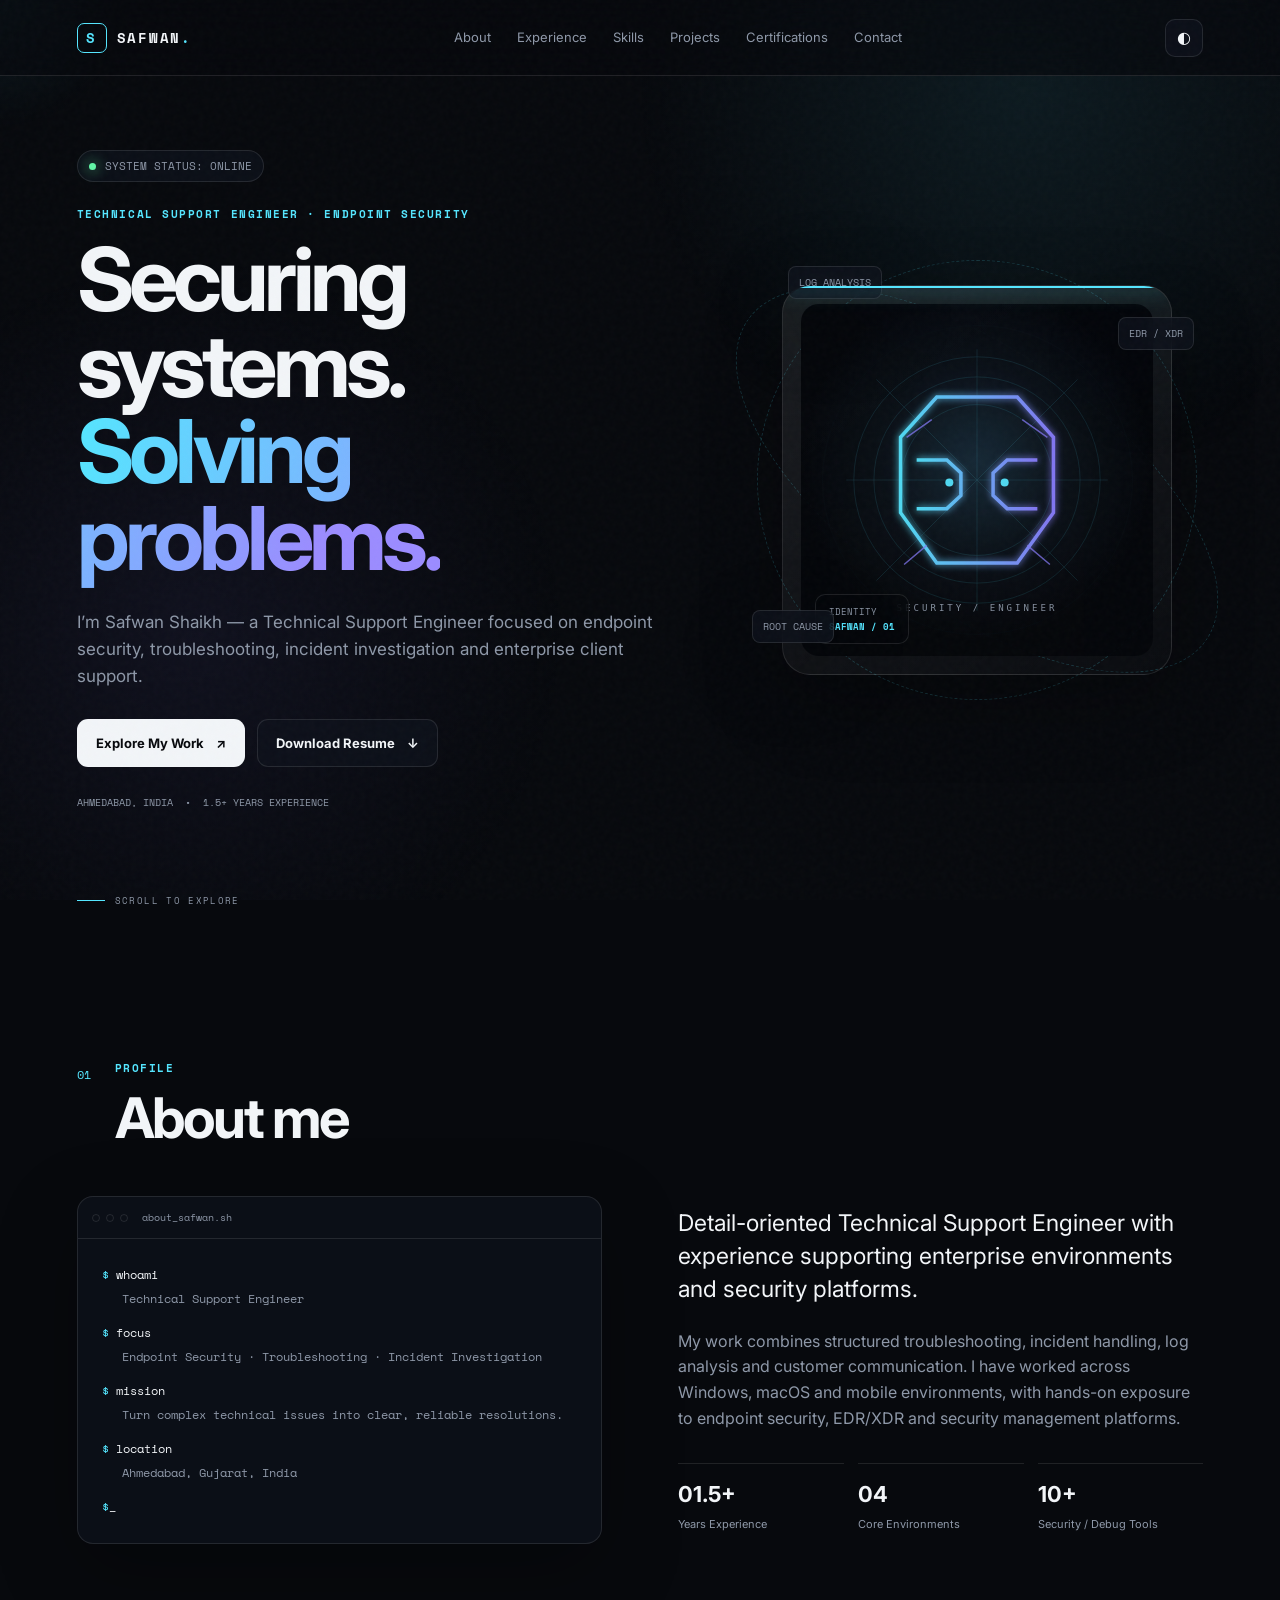
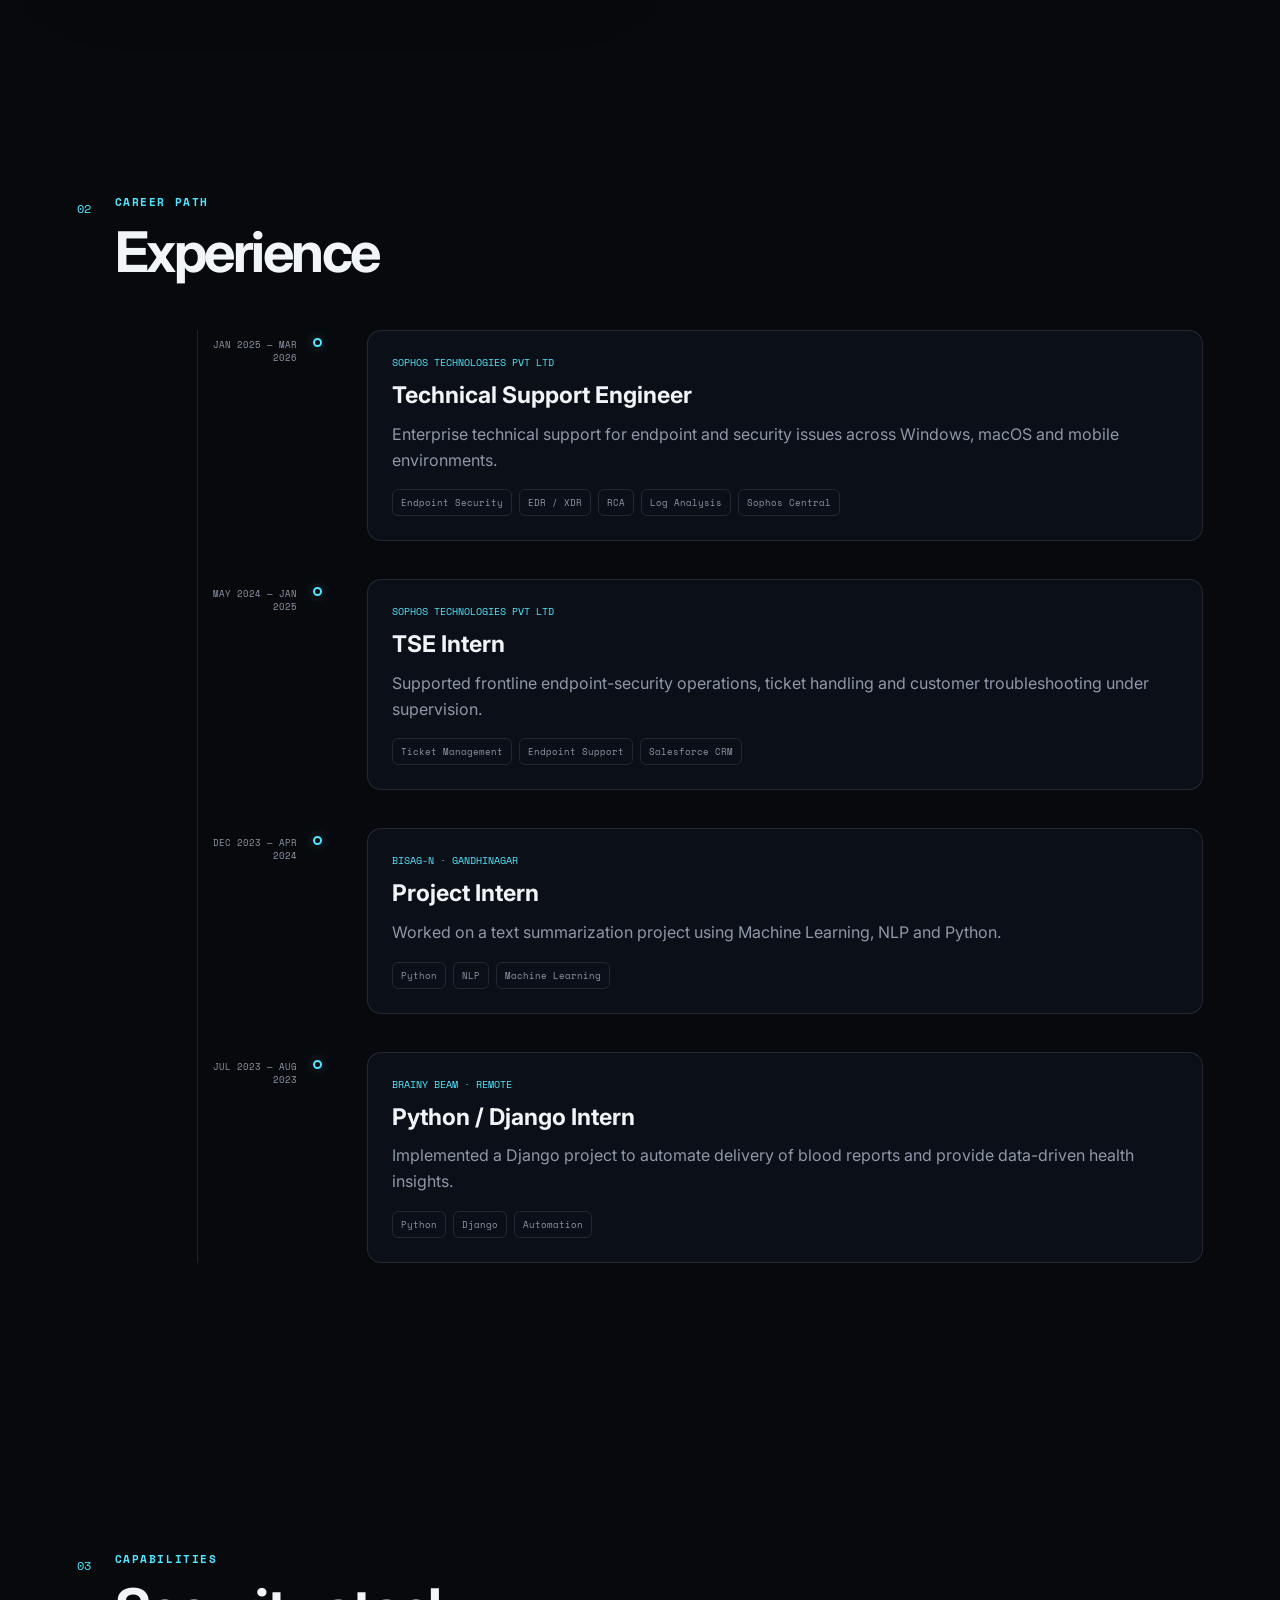
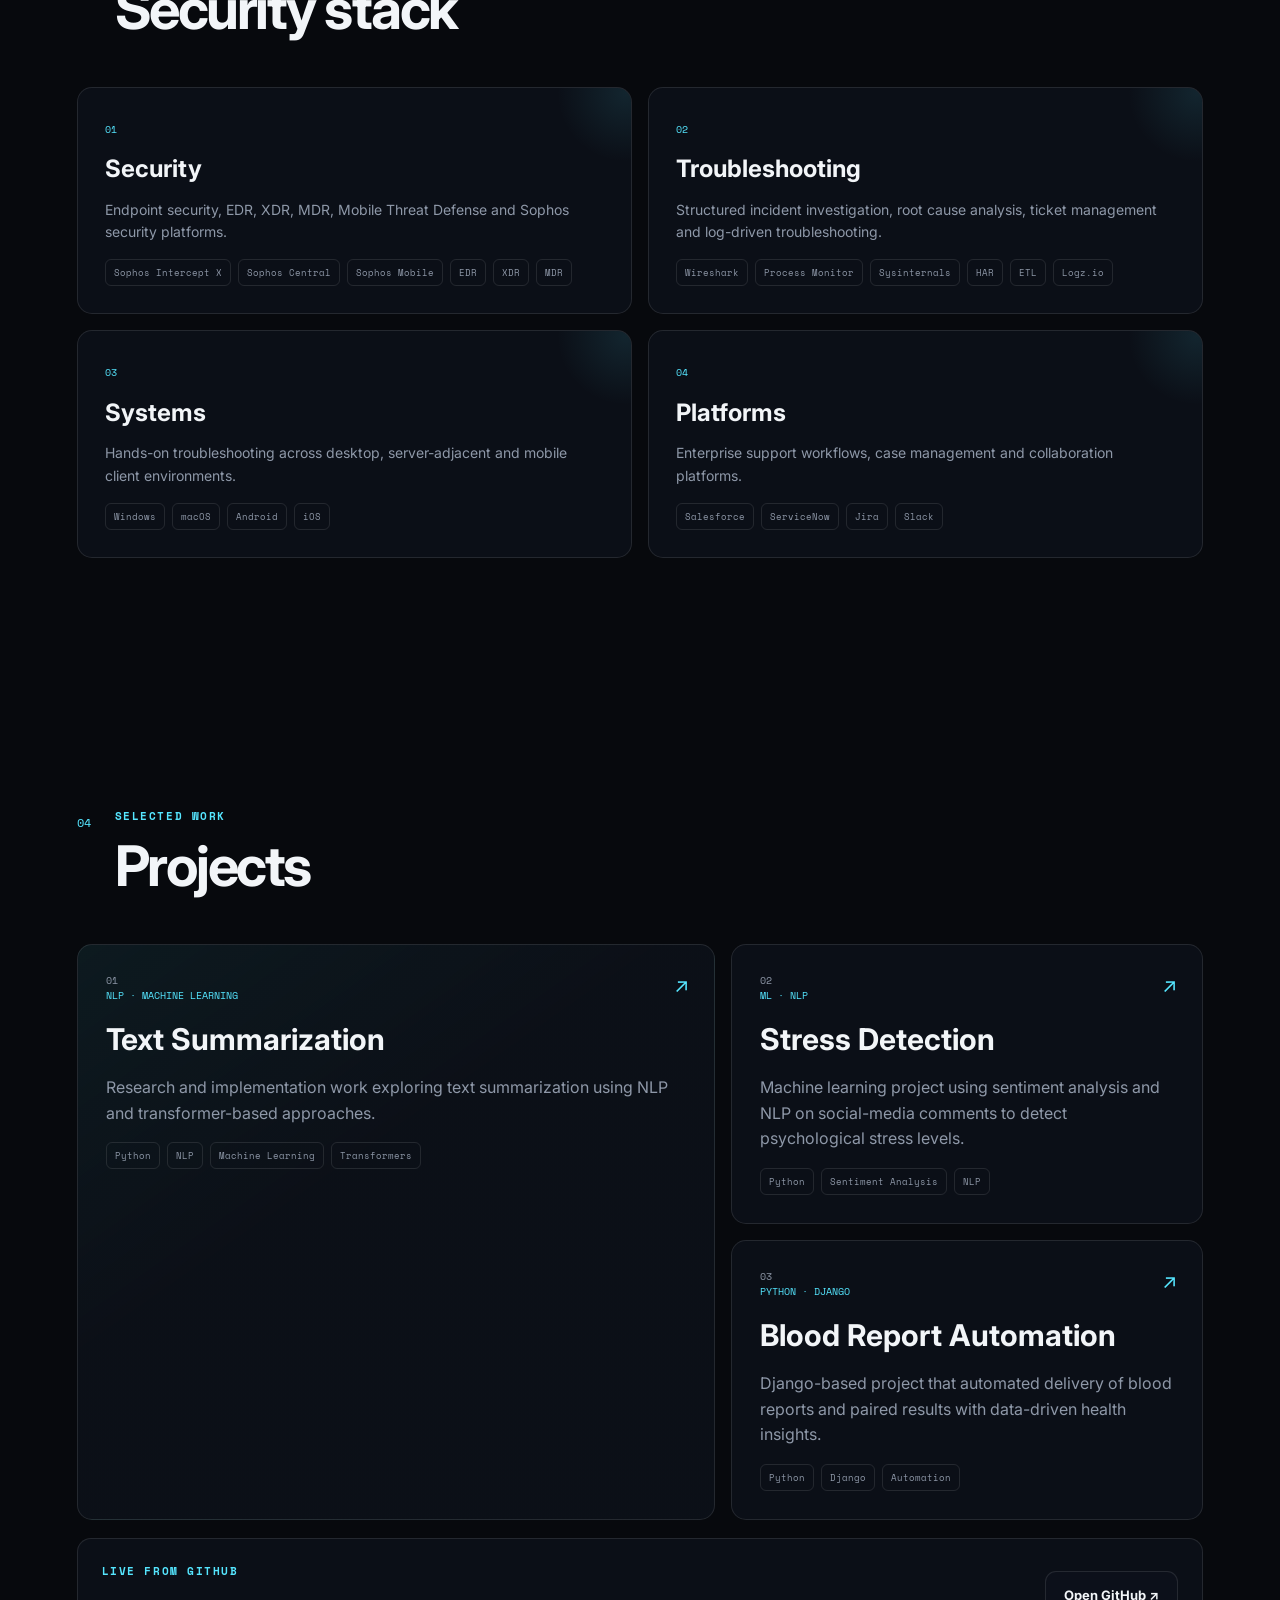
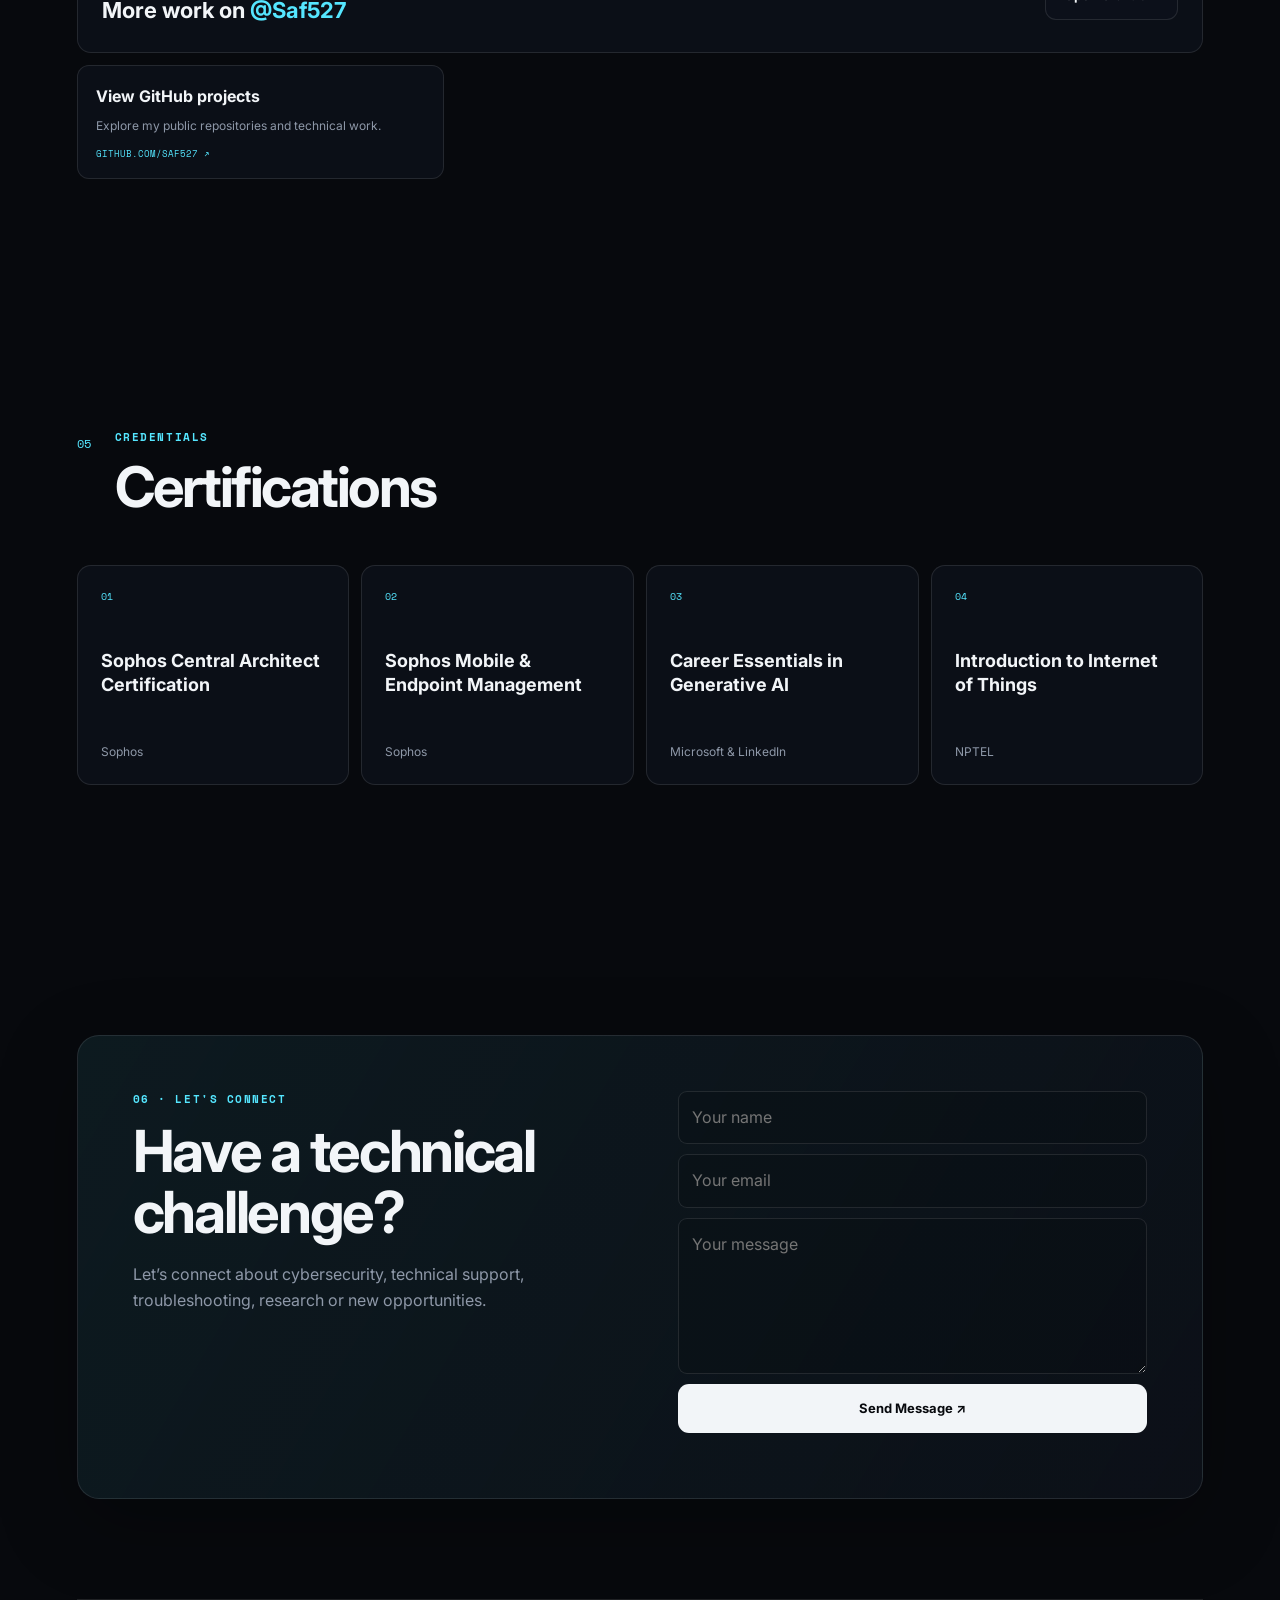
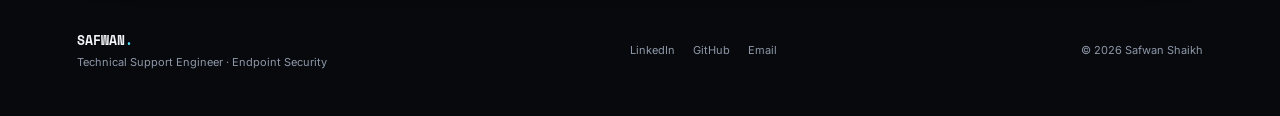
==== index.html @ 2651977d "Initial portfolio" ====
<!DOCTYPE html>
<html lang="en">
<head>
  <meta charset="UTF-8">
  <meta name="viewport" content="width=device-width, initial-scale=1.0">
  <meta name="description" content="Safwan Shaikh — Technical Support Engineer specializing in endpoint security, troubleshooting, EDR/XDR and incident investigation.">
  <meta name="keywords" content="Safwan Shaikh, Technical Support Engineer, Endpoint Security, Cybersecurity, Sophos, EDR, XDR, Troubleshooting">
  <meta name="author" content="Safwan Shaikh">
  <meta property="og:title" content="Safwan Shaikh | Endpoint Security Engineer">
  <meta property="og:description" content="Technical Support Engineer focused on endpoint security, troubleshooting and incident investigation.">
  <meta property="og:type" content="website">
  <title>Safwan Shaikh | Endpoint Security Engineer</title>
  <link rel="icon" href="assets/avatar.svg" type="image/svg+xml">
  <link rel="preconnect" href="https://fonts.googleapis.com">
  <link rel="preconnect" href="https://fonts.gstatic.com" crossorigin>
  <link href="https://fonts.googleapis.com/css2?family=Inter:wght@400;500;600;700;800&family=Space+Mono:wght@400;700&display=swap" rel="stylesheet">
  <link rel="stylesheet" href="css/style.css">
</head>
<body>
  <div class="cursor-glow" aria-hidden="true"></div>
  <div class="noise" aria-hidden="true"></div>

  <header class="site-header" id="top">
    <a class="brand" href="#home" aria-label="Safwan Shaikh home">
      <span class="brand-mark">S</span>
      <span>SAFWAN<span class="accent">.</span></span>
    </a>

    <nav class="nav" id="nav">
      <a href="#about">About</a>
      <a href="#experience">Experience</a>
      <a href="#skills">Skills</a>
      <a href="#projects">Projects</a>
      <a href="#certifications">Certifications</a>
      <a href="#contact">Contact</a>
    </nav>

    <div class="header-actions">
      <button class="icon-btn" id="themeToggle" aria-label="Toggle light and dark mode" title="Toggle theme">◐</button>
      <button class="menu-btn" id="menuToggle" aria-label="Open navigation" aria-expanded="false">☰</button>
    </div>
  </header>

  <main>
    <section class="hero section" id="home">
      <div class="hero-grid">
        <div class="hero-copy reveal">
          <div class="status-pill"><span class="status-dot"></span> SYSTEM STATUS: ONLINE</div>
          <p class="eyebrow">TECHNICAL SUPPORT ENGINEER · ENDPOINT SECURITY</p>
          <h1>Securing systems.<br><span class="gradient-text">Solving problems.</span></h1>
          <p class="hero-text">
            I’m Safwan Shaikh — a Technical Support Engineer focused on endpoint security,
            troubleshooting, incident investigation and enterprise client support.
          </p>

          <div class="hero-actions">
            <a class="btn btn-primary" href="#projects">Explore My Work <span>↗</span></a>
            <a class="btn btn-secondary" href="assets/Safwan-Shaikh-Resume.pdf" download>Download Resume <span>↓</span></a>
          </div>

          <div class="hero-meta">
            <span>AHMEDABAD, INDIA</span>
            <span>•</span>
            <span>1.5+ YEARS EXPERIENCE</span>
          </div>
        </div>

        <div class="hero-visual reveal">
          <div class="orbit orbit-one"></div>
          <div class="orbit orbit-two"></div>
          <div class="avatar-card">
            <div class="scan-line"></div>
            <img src="assets/avatar.svg" alt="Abstract futuristic cybersecurity avatar">
            <div class="avatar-label">
              <span>IDENTITY</span>
              <strong>SAFWAN / 01</strong>
            </div>
          </div>
          <div class="floating-chip chip-one">EDR / XDR</div>
          <div class="floating-chip chip-two">ROOT CAUSE</div>
          <div class="floating-chip chip-three">LOG ANALYSIS</div>
        </div>
      </div>

      <a class="scroll-cue" href="#about"><span></span> SCROLL TO EXPLORE</a>
    </section>

    <section class="section" id="about">
      <div class="section-heading reveal">
        <span class="section-number">01</span>
        <div><p class="eyebrow">PROFILE</p><h2>About me</h2></div>
      </div>

      <div class="about-grid">
        <div class="terminal-card reveal">
          <div class="terminal-top"><span></span><span></span><span></span><b>about_safwan.sh</b></div>
          <div class="terminal-body">
            <p><span class="prompt">$</span> whoami</p>
            <p class="terminal-output">Technical Support Engineer</p>
            <p><span class="prompt">$</span> focus</p>
            <p class="terminal-output">Endpoint Security · Troubleshooting · Incident Investigation</p>
            <p><span class="prompt">$</span> mission</p>
            <p class="terminal-output">Turn complex technical issues into clear, reliable resolutions.</p>
            <p><span class="prompt">$</span> location</p>
            <p class="terminal-output">Ahmedabad, Gujarat, India</p>
            <p><span class="prompt">$</span><span class="blink">_</span></p>
          </div>
        </div>

        <div class="about-copy reveal">
          <p class="lead">
            Detail-oriented Technical Support Engineer with experience supporting enterprise
            environments and security platforms.
          </p>
          <p>
            My work combines structured troubleshooting, incident handling, log analysis and
            customer communication. I have worked across Windows, macOS and mobile environments,
            with hands-on exposure to endpoint security, EDR/XDR and security management platforms.
          </p>
          <div class="stat-row">
            <div><strong>01.5+</strong><span>Years Experience</span></div>
            <div><strong>04</strong><span>Core Environments</span></div>
            <div><strong>10+</strong><span>Security / Debug Tools</span></div>
          </div>
        </div>
      </div>
    </section>

    <section class="section" id="experience">
      <div class="section-heading reveal">
        <span class="section-number">02</span>
        <div><p class="eyebrow">CAREER PATH</p><h2>Experience</h2></div>
      </div>

      <div class="timeline">
        <article class="timeline-item reveal">
          <div class="timeline-date">JAN 2025 — MAR 2026</div>
          <div class="timeline-marker"></div>
          <div class="timeline-card">
            <p class="card-kicker">SOPHOS TECHNOLOGIES PVT LTD</p>
            <h3>Technical Support Engineer</h3>
            <p>Enterprise technical support for endpoint and security issues across Windows, macOS and mobile environments.</p>
            <div class="tag-list"><span>Endpoint Security</span><span>EDR / XDR</span><span>RCA</span><span>Log Analysis</span><span>Sophos Central</span></div>
          </div>
        </article>

        <article class="timeline-item reveal">
          <div class="timeline-date">MAY 2024 — JAN 2025</div>
          <div class="timeline-marker"></div>
          <div class="timeline-card">
            <p class="card-kicker">SOPHOS TECHNOLOGIES PVT LTD</p>
            <h3>TSE Intern</h3>
            <p>Supported frontline endpoint-security operations, ticket handling and customer troubleshooting under supervision.</p>
            <div class="tag-list"><span>Ticket Management</span><span>Endpoint Support</span><span>Salesforce CRM</span></div>
          </div>
        </article>

        <article class="timeline-item reveal">
          <div class="timeline-date">DEC 2023 — APR 2024</div>
          <div class="timeline-marker"></div>
          <div class="timeline-card">
            <p class="card-kicker">BISAG-N · GANDHINAGAR</p>
            <h3>Project Intern</h3>
            <p>Worked on a text summarization project using Machine Learning, NLP and Python.</p>
            <div class="tag-list"><span>Python</span><span>NLP</span><span>Machine Learning</span></div>
          </div>
        </article>

        <article class="timeline-item reveal">
          <div class="timeline-date">JUL 2023 — AUG 2023</div>
          <div class="timeline-marker"></div>
          <div class="timeline-card">
            <p class="card-kicker">BRAINY BEAM · REMOTE</p>
            <h3>Python / Django Intern</h3>
            <p>Implemented a Django project to automate delivery of blood reports and provide data-driven health insights.</p>
            <div class="tag-list"><span>Python</span><span>Django</span><span>Automation</span></div>
          </div>
        </article>
      </div>
    </section>

    <section class="section" id="skills">
      <div class="section-heading reveal">
        <span class="section-number">03</span>
        <div><p class="eyebrow">CAPABILITIES</p><h2>Security stack</h2></div>
      </div>

      <div class="skills-grid">
        <article class="skill-card reveal"><span class="skill-icon">01</span><h3>Security</h3><p>Endpoint security, EDR, XDR, MDR, Mobile Threat Defense and Sophos security platforms.</p><div class="tag-list"><span>Sophos Intercept X</span><span>Sophos Central</span><span>Sophos Mobile</span><span>EDR</span><span>XDR</span><span>MDR</span></div></article>
        <article class="skill-card reveal"><span class="skill-icon">02</span><h3>Troubleshooting</h3><p>Structured incident investigation, root cause analysis, ticket management and log-driven troubleshooting.</p><div class="tag-list"><span>Wireshark</span><span>Process Monitor</span><span>Sysinternals</span><span>HAR</span><span>ETL</span><span>Logz.io</span></div></article>
        <article class="skill-card reveal"><span class="skill-icon">03</span><h3>Systems</h3><p>Hands-on troubleshooting across desktop, server-adjacent and mobile client environments.</p><div class="tag-list"><span>Windows</span><span>macOS</span><span>Android</span><span>iOS</span></div></article>
        <article class="skill-card reveal"><span class="skill-icon">04</span><h3>Platforms</h3><p>Enterprise support workflows, case management and collaboration platforms.</p><div class="tag-list"><span>Salesforce</span><span>ServiceNow</span><span>Jira</span><span>Slack</span></div></article>
      </div>
    </section>

    <section class="section" id="projects">
      <div class="section-heading reveal">
        <span class="section-number">04</span>
        <div><p class="eyebrow">SELECTED WORK</p><h2>Projects</h2></div>
      </div>

      <div class="projects-grid">
        <article class="project-card featured reveal">
          <div class="project-index">01</div><div class="project-arrow">↗</div>
          <p class="card-kicker">NLP · MACHINE LEARNING</p>
          <h3>Text Summarization</h3>
          <p>Research and implementation work exploring text summarization using NLP and transformer-based approaches.</p>
          <div class="tag-list"><span>Python</span><span>NLP</span><span>Machine Learning</span><span>Transformers</span></div>
        </article>

        <article class="project-card reveal">
          <div class="project-index">02</div><div class="project-arrow">↗</div>
          <p class="card-kicker">ML · NLP</p>
          <h3>Stress Detection</h3>
          <p>Machine learning project using sentiment analysis and NLP on social-media comments to detect psychological stress levels.</p>
          <div class="tag-list"><span>Python</span><span>Sentiment Analysis</span><span>NLP</span></div>
        </article>

        <article class="project-card reveal">
          <div class="project-index">03</div><div class="project-arrow">↗</div>
          <p class="card-kicker">PYTHON · DJANGO</p>
          <h3>Blood Report Automation</h3>
          <p>Django-based project that automated delivery of blood reports and paired results with data-driven health insights.</p>
          <div class="tag-list"><span>Python</span><span>Django</span><span>Automation</span></div>
        </article>
      </div>

      <div class="github-panel reveal">
        <div><p class="eyebrow">LIVE FROM GITHUB</p><h3>More work on <span class="accent">@Saf527</span></h3></div>
        <a class="btn btn-secondary" href="https://github.com/Saf527" target="_blank" rel="noopener">Open GitHub ↗</a>
      </div>
      <div class="github-grid" id="githubProjects" aria-live="polite"></div>
    </section>

    <section class="section" id="certifications">
      <div class="section-heading reveal">
        <span class="section-number">05</span>
        <div><p class="eyebrow">CREDENTIALS</p><h2>Certifications</h2></div>
      </div>

      <div class="cert-grid">
        <article class="cert-card reveal"><span>01</span><h3>Sophos Central Architect Certification</h3><p>Sophos</p></article>
        <article class="cert-card reveal"><span>02</span><h3>Sophos Mobile & Endpoint Management</h3><p>Sophos</p></article>
        <article class="cert-card reveal"><span>03</span><h3>Career Essentials in Generative AI</h3><p>Microsoft & LinkedIn</p></article>
        <article class="cert-card reveal"><span>04</span><h3>Introduction to Internet of Things</h3><p>NPTEL</p></article>
      </div>
    </section>

    <section class="section contact-section" id="contact">
      <div class="contact-box reveal">
        <div>
          <p class="eyebrow">06 · LET'S CONNECT</p>
          <h2>Have a technical challenge?</h2>
          <p>Let’s connect about cybersecurity, technical support, troubleshooting, research or new opportunities.</p>
        </div>
        <form id="contactForm" class="contact-form" action="https://formsubmit.co/shaikhsafwan527@gmail.com" method="POST">
          <input id="contactName" name="name" type="text" placeholder="Your name" required>
          <input id="contactEmail" name="email" type="email" placeholder="Your email" required>
          <textarea id="contactMessage" name="message" rows="5" placeholder="Your message" required></textarea>
          <input type="hidden" name="_subject" value="New portfolio contact — Safwan Shaikh">
          <input type="hidden" name="_captcha" value="true">
          <input type="hidden" name="_template" value="table">
          <input type="hidden" name="_next" value="https://saf527.github.io/?sent=1#contact">
          <button class="btn btn-primary" type="submit" id="submitBtn">Send Message ↗</button>
          <small id="formStatus" role="status" aria-live="polite"></small>
        </form>
      </div>
    </section>
  </main>

  <footer class="footer">
    <div><strong>SAFWAN<span class="accent">.</span></strong><span>Technical Support Engineer · Endpoint Security</span></div>
    <div class="footer-links">
      <a href="https://www.linkedin.com/in/safwan-shaikh-a65100200/?isSelfProfile=true" target="_blank" rel="noopener">LinkedIn</a>
      <a href="https://github.com/Saf527" target="_blank" rel="noopener">GitHub</a>
      <a href="mailto:shaikhsafwan527@gmail.com">Email</a>
    </div>
    <span>© <span id="year"></span> Safwan Shaikh</span>
  </footer>

  <button class="back-top" id="backTop" aria-label="Back to top">↑</button>
  <script src="js/script.js"></script>
</body>
</html>
---- css/style.css ----
:root {
  --bg: #07090d;
  --bg-soft: #0c1017;
  --surface: rgba(14, 19, 28, .72);
  --surface-solid: #10151d;
  --border: rgba(255,255,255,.10);
  --text: #f2f5f8;
  --muted: #8e98a8;
  --accent: #55e6ff;
  --accent-2: #8a7dff;
  --success: #62f6a6;
  --shadow: 0 25px 80px rgba(0,0,0,.28);
}
[data-theme="light"] {
  --bg: #f4f7fa; --bg-soft: #e9eef4; --surface: rgba(255,255,255,.75);
  --surface-solid: #fff; --border: rgba(9,17,29,.10); --text: #0b111a;
  --muted: #5d6878; --shadow: 0 25px 70px rgba(25,40,60,.12);
}
* { box-sizing: border-box; margin: 0; padding: 0; }
html { scroll-behavior: smooth; }
body {
  background: var(--bg); color: var(--text); font-family: Inter, sans-serif;
  line-height: 1.6; overflow-x: hidden; transition: background .35s, color .35s;
}
body::before {
  content:""; position:fixed; inset:0; pointer-events:none; z-index:-3;
  background: radial-gradient(circle at 80% 10%, rgba(85,230,255,.08), transparent 30%),
              radial-gradient(circle at 15% 70%, rgba(138,125,255,.07), transparent 30%);
}
a { color: inherit; text-decoration: none; }
button, input, textarea { font: inherit; }
button { cursor: pointer; }
.accent { color: var(--accent); }
.noise { position:fixed; inset:0; opacity:.025; pointer-events:none; z-index:50; background-image:url("data:image/svg+xml,%3Csvg viewBox='0 0 180 180' xmlns='http://www.w3.org/2000/svg'%3E%3Cfilter id='n'%3E%3CfeTurbulence type='fractalNoise' baseFrequency='.9' numOctaves='3' stitchTiles='stitch'/%3E%3C/filter%3E%3Crect width='100%25' height='100%25' filter='url(%23n)'/%3E%3C/svg%3E"); }
.cursor-glow { position:fixed; width:280px; height:280px; border-radius:50%; pointer-events:none; z-index:0; transform:translate(-50%,-50%); background:radial-gradient(circle, rgba(85,230,255,.08), transparent 65%); }
.site-header { position:fixed; top:0; left:0; right:0; z-index:40; height:76px; display:flex; align-items:center; justify-content:space-between; padding:0 6vw; border-bottom:1px solid var(--border); background:rgba(7,9,13,.65); backdrop-filter:blur(18px); }
[data-theme="light"] .site-header { background:rgba(244,247,250,.72); }
.brand { display:flex; align-items:center; gap:10px; font:700 14px "Space Mono", monospace; letter-spacing:.12em; }
.brand-mark { width:30px; height:30px; display:grid; place-items:center; border:1px solid var(--accent); color:var(--accent); border-radius:7px; }
.nav { display:flex; gap:26px; }
.nav a { color:var(--muted); font-size:13px; transition:.25s; }
.nav a:hover { color:var(--text); }
.header-actions { display:flex; gap:8px; }
.icon-btn,.menu-btn { width:38px;height:38px;border:1px solid var(--border);border-radius:10px;background:var(--surface);color:var(--text); }
.menu-btn { display:none; }
.section { width:min(1160px, 88vw); margin:0 auto; padding:125px 0; position:relative; }
.hero { min-height:100vh; display:grid; align-items:center; padding-top:150px; }
.hero-grid { display:grid; grid-template-columns:1.15fr .85fr; gap:5vw; align-items:center; }
.status-pill { display:inline-flex; align-items:center; gap:9px; padding:7px 11px; border:1px solid var(--border); border-radius:999px; background:var(--surface); color:var(--muted); font:11px "Space Mono",monospace; margin-bottom:24px; }
.status-dot { width:7px;height:7px;border-radius:50%;background:var(--success);box-shadow:0 0 14px var(--success); }
.eyebrow { color:var(--accent); font:700 11px "Space Mono",monospace; letter-spacing:.14em; margin-bottom:14px; }
.hero h1 { font-size:clamp(46px,7vw,88px); line-height:.98; letter-spacing:-.055em; max-width:800px; }
.gradient-text { background:linear-gradient(100deg,var(--accent),#9b8cff 80%); -webkit-background-clip:text;background-clip:text;color:transparent; }
.hero-text { color:var(--muted); font-size:17px; max-width:650px; margin:28px 0; }
.hero-actions { display:flex; flex-wrap:wrap; gap:12px; }
.btn { display:inline-flex; justify-content:center; align-items:center; gap:12px; padding:13px 18px; border-radius:11px; border:1px solid var(--border); font-weight:700; font-size:13px; transition:.25s; }
.btn:hover { transform:translateY(-2px); border-color:rgba(85,230,255,.45); }
.btn-primary { background:var(--text); color:var(--bg); }
.btn-secondary { background:var(--surface); color:var(--text); }
.hero-meta { display:flex; gap:12px; margin-top:28px; color:var(--muted); font:10px "Space Mono",monospace; }
.hero-visual { min-height:510px; display:grid; place-items:center; position:relative; }
.avatar-card { width:min(390px,75vw); aspect-ratio:1; position:relative; padding:18px; border:1px solid var(--border); background:linear-gradient(145deg,rgba(255,255,255,.08),rgba(255,255,255,.015)); box-shadow:var(--shadow); border-radius:28px; overflow:hidden; }
.avatar-card::before { content:""; position:absolute; inset:10%; border:1px solid rgba(85,230,255,.18); border-radius:50%; }
.avatar-card img { width:100%;height:100%;object-fit:cover;border-radius:18px; opacity:.94; }
.scan-line { position:absolute; left:0; right:0; top:0; height:2px; background:var(--accent); box-shadow:0 0 20px var(--accent); animation:scan 4s linear infinite; z-index:2; }
@keyframes scan { 0%{top:0} 50%{top:100%} 100%{top:0} }
.avatar-label { position:absolute; left:32px; bottom:30px; display:flex; flex-direction:column; gap:2px; padding:10px 13px; background:rgba(4,7,11,.75); backdrop-filter:blur(10px); border:1px solid var(--border); border-radius:10px; font:9px "Space Mono",monospace; }
.avatar-label span { color:var(--muted); }.avatar-label strong{color:var(--accent)}
.orbit { position:absolute; border:1px dashed rgba(85,230,255,.18); border-radius:50%; animation:spin 18s linear infinite; }.orbit-one{width:440px;height:440px}.orbit-two{width:560px;height:260px;transform:rotate(35deg);animation-duration:24s}
@keyframes spin { to{transform:rotate(360deg)} }
.floating-chip { position:absolute; padding:8px 10px; border:1px solid var(--border); background:var(--surface); backdrop-filter:blur(10px); border-radius:8px; font:10px "Space Mono",monospace; color:var(--muted); box-shadow:var(--shadow); }
.chip-one{top:18%;right:2%}.chip-two{bottom:18%;left:0}.chip-three{top:8%;left:8%}
.scroll-cue { position:absolute; bottom:28px; left:0; color:var(--muted); font:9px "Space Mono",monospace; letter-spacing:.15em; display:flex;align-items:center;gap:10px; }
.scroll-cue span{width:28px;height:1px;background:var(--accent)}
.section-heading { display:flex; gap:24px; align-items:flex-start; margin-bottom:50px; }
.section-number { font:12px "Space Mono",monospace; color:var(--accent); padding-top:6px; }
.section-heading h2 { font-size:clamp(34px,5vw,56px); line-height:1; letter-spacing:-.045em; }
.about-grid { display:grid;grid-template-columns:1fr 1fr;gap:6vw;align-items:center; }
.terminal-card { border:1px solid var(--border);background:var(--surface);border-radius:16px;overflow:hidden;box-shadow:var(--shadow); }
.terminal-top{height:42px;display:flex;align-items:center;gap:6px;padding:0 14px;border-bottom:1px solid var(--border);font:10px "Space Mono",monospace;color:var(--muted)}
.terminal-top span{width:8px;height:8px;border-radius:50%;border:1px solid var(--border)}.terminal-top b{margin-left:8px;font-weight:400}
.terminal-body{padding:24px;font:12px/2 "Space Mono",monospace}.prompt{color:var(--accent)}.terminal-output{color:var(--muted);padding-left:20px;margin-bottom:10px}.blink{animation:blink 1s infinite}@keyframes blink{50%{opacity:0}}
.lead{font-size:23px;line-height:1.45;color:var(--text);margin-bottom:22px}.about-copy>p:not(.lead){color:var(--muted)}
.stat-row{display:grid;grid-template-columns:repeat(3,1fr);gap:14px;margin-top:32px}.stat-row div{border-top:1px solid var(--border);padding-top:13px}.stat-row strong{display:block;font-size:22px}.stat-row span{display:block;color:var(--muted);font-size:11px;margin-top:4px}
.timeline{position:relative;margin-left:120px}.timeline::before{content:"";position:absolute;left:0;top:0;bottom:0;width:1px;background:var(--border)}
.timeline-item{position:relative;display:grid;grid-template-columns:100px 30px 1fr;gap:20px;margin-bottom:38px}.timeline-date{font:9px "Space Mono",monospace;color:var(--muted);padding-top:8px;text-align:right}.timeline-marker{width:9px;height:9px;border-radius:50%;border:2px solid var(--accent);background:var(--bg);margin-top:8px;transform:translateX(-4px);box-shadow:0 0 12px rgba(85,230,255,.3)}
.timeline-card{border:1px solid var(--border);background:var(--surface);padding:24px;border-radius:14px;transition:.25s}.timeline-card:hover{transform:translateX(4px);border-color:rgba(85,230,255,.25)}.card-kicker{font:10px "Space Mono",monospace;color:var(--accent);margin-bottom:7px}.timeline-card h3{font-size:23px;margin-bottom:8px}.timeline-card p:not(.card-kicker){color:var(--muted)}
.tag-list{display:flex;flex-wrap:wrap;gap:7px;margin-top:16px}.tag-list span{font:9px "Space Mono",monospace;padding:6px 8px;border:1px solid var(--border);border-radius:6px;color:var(--muted)}
.skills-grid{display:grid;grid-template-columns:repeat(2,1fr);gap:16px}.skill-card{padding:27px;border:1px solid var(--border);background:var(--surface);border-radius:15px;position:relative;overflow:hidden}.skill-card::after{content:"";position:absolute;width:150px;height:150px;right:-70px;top:-70px;background:radial-gradient(circle,rgba(85,230,255,.1),transparent 65%)}.skill-icon{font:10px "Space Mono",monospace;color:var(--accent)}.skill-card h3{font-size:24px;margin:10px 0}.skill-card p{color:var(--muted);font-size:14px}
.projects-grid{display:grid;grid-template-columns:1.15fr .85fr;gap:16px}.project-card{min-height:270px;padding:28px;border:1px solid var(--border);background:var(--surface);border-radius:15px;position:relative;transition:.25s}.project-card:hover{transform:translateY(-4px);border-color:rgba(85,230,255,.28)}.project-card.featured{grid-row:span 2;min-height:560px;background:linear-gradient(145deg,rgba(85,230,255,.08),var(--surface) 40%)}.project-index{font:10px "Space Mono",monospace;color:var(--muted)}.project-arrow{position:absolute;right:25px;top:24px;font-size:20px;color:var(--accent)}.project-card h3{font-size:30px;margin:12px 0}.project-card p:not(.card-kicker){color:var(--muted);max-width:600px}
.github-panel{margin-top:18px;padding:24px;border:1px solid var(--border);background:var(--surface);border-radius:14px;display:flex;justify-content:space-between;align-items:center;gap:20px}.github-panel h3{font-size:22px}.github-grid{display:grid;grid-template-columns:repeat(3,1fr);gap:12px;margin-top:12px}.github-repo{padding:18px;border:1px solid var(--border);background:var(--surface);border-radius:12px}.github-repo h4{margin-bottom:6px}.github-repo p{color:var(--muted);font-size:12px}.github-repo small{display:block;color:var(--accent);margin-top:12px;font:9px "Space Mono",monospace}
.cert-grid{display:grid;grid-template-columns:repeat(4,1fr);gap:12px}.cert-card{min-height:220px;padding:23px;border:1px solid var(--border);background:var(--surface);border-radius:14px;display:flex;flex-direction:column;justify-content:space-between}.cert-card>span{font:10px "Space Mono",monospace;color:var(--accent)}.cert-card h3{font-size:18px;line-height:1.3}.cert-card p{color:var(--muted);font-size:12px}
.contact-section{padding-bottom:100px}.contact-box{display:grid;grid-template-columns:1fr 1fr;gap:6vw;padding:55px;border:1px solid var(--border);background:linear-gradient(120deg,rgba(85,230,255,.08),var(--surface));border-radius:22px;box-shadow:var(--shadow)}.contact-box h2{font-size:clamp(36px,5vw,58px);line-height:1.05;letter-spacing:-.04em;margin-bottom:20px}.contact-box>div>p:last-child{color:var(--muted);max-width:470px}.contact-form{display:grid;gap:10px}.contact-form input,.contact-form textarea{width:100%;border:1px solid var(--border);background:rgba(0,0,0,.12);color:var(--text);border-radius:9px;padding:13px;outline:none}.contact-form input:focus,.contact-form textarea:focus{border-color:var(--accent)}.contact-form textarea{resize:vertical}.contact-form small{color:var(--muted);font-size:10px}
.footer{width:min(1160px,88vw);margin:auto;padding:30px 0 45px;border-top:1px solid var(--border);display:flex;justify-content:space-between;align-items:center;gap:20px;color:var(--muted);font-size:11px}.footer>div:first-child{display:flex;flex-direction:column;gap:4px}.footer strong{color:var(--text);font:700 13px "Space Mono",monospace}.footer-links{display:flex;gap:18px}.footer a:hover{color:var(--accent)}
.back-top{position:fixed;right:25px;bottom:25px;width:42px;height:42px;border:1px solid var(--border);border-radius:10px;background:var(--surface);color:var(--text);opacity:0;transform:translateY(15px);pointer-events:none;transition:.25s;z-index:20}.back-top.show{opacity:1;transform:none;pointer-events:auto}
.reveal{opacity:0;transform:translateY(20px);transition:opacity .7s ease,transform .7s ease}.reveal.visible{opacity:1;transform:none}
@media(max-width:900px){.nav{position:fixed;top:76px;left:0;right:0;padding:20px 6vw;background:rgba(7,9,13,.96);border-bottom:1px solid var(--border);display:none;flex-direction:column;gap:18px}.nav.open{display:flex}.menu-btn{display:block}.hero-grid,.about-grid,.contact-box{grid-template-columns:1fr}.hero-visual{min-height:430px}.skills-grid,.github-grid{grid-template-columns:1fr 1fr}.cert-grid{grid-template-columns:1fr 1fr}.timeline{margin-left:0}.timeline-item{grid-template-columns:30px 1fr}.timeline-date{position:absolute;left:42px;top:-8px;text-align:left}.timeline-marker{grid-column:1}.timeline-card{grid-column:2;padding-top:35px}.projects-grid{grid-template-columns:1fr}.project-card.featured{grid-row:auto;min-height:360px}.footer{flex-wrap:wrap}}
@media(max-width:600px){.site-header{padding:0 5vw}.section{width:90vw;padding:95px 0}.hero{padding-top:120px}.hero h1{font-size:48px}.hero-meta{flex-wrap:wrap}.hero-visual{min-height:360px}.avatar-card{width:290px}.orbit-one{width:320px;height:320px}.orbit-two{width:380px;height:200px}.chip-one{right:-3%}.chip-three{left:-2%}.skills-grid,.github-grid,.cert-grid{grid-template-columns:1fr}.stat-row{grid-template-columns:1fr}.contact-box{padding:28px}.footer{width:90vw;flex-direction:column;align-items:flex-start}}
@media(prefers-reduced-motion:reduce){*,*::before,*::after{scroll-behavior:auto!important;animation:none!important;transition:none!important}}

.success-message { color: var(--success); font-size: 11px; }
.error-message { color: #ff7f8a; font-size: 11px; }
.contact-form button:disabled { opacity: .6; cursor: wait; transform: none; }
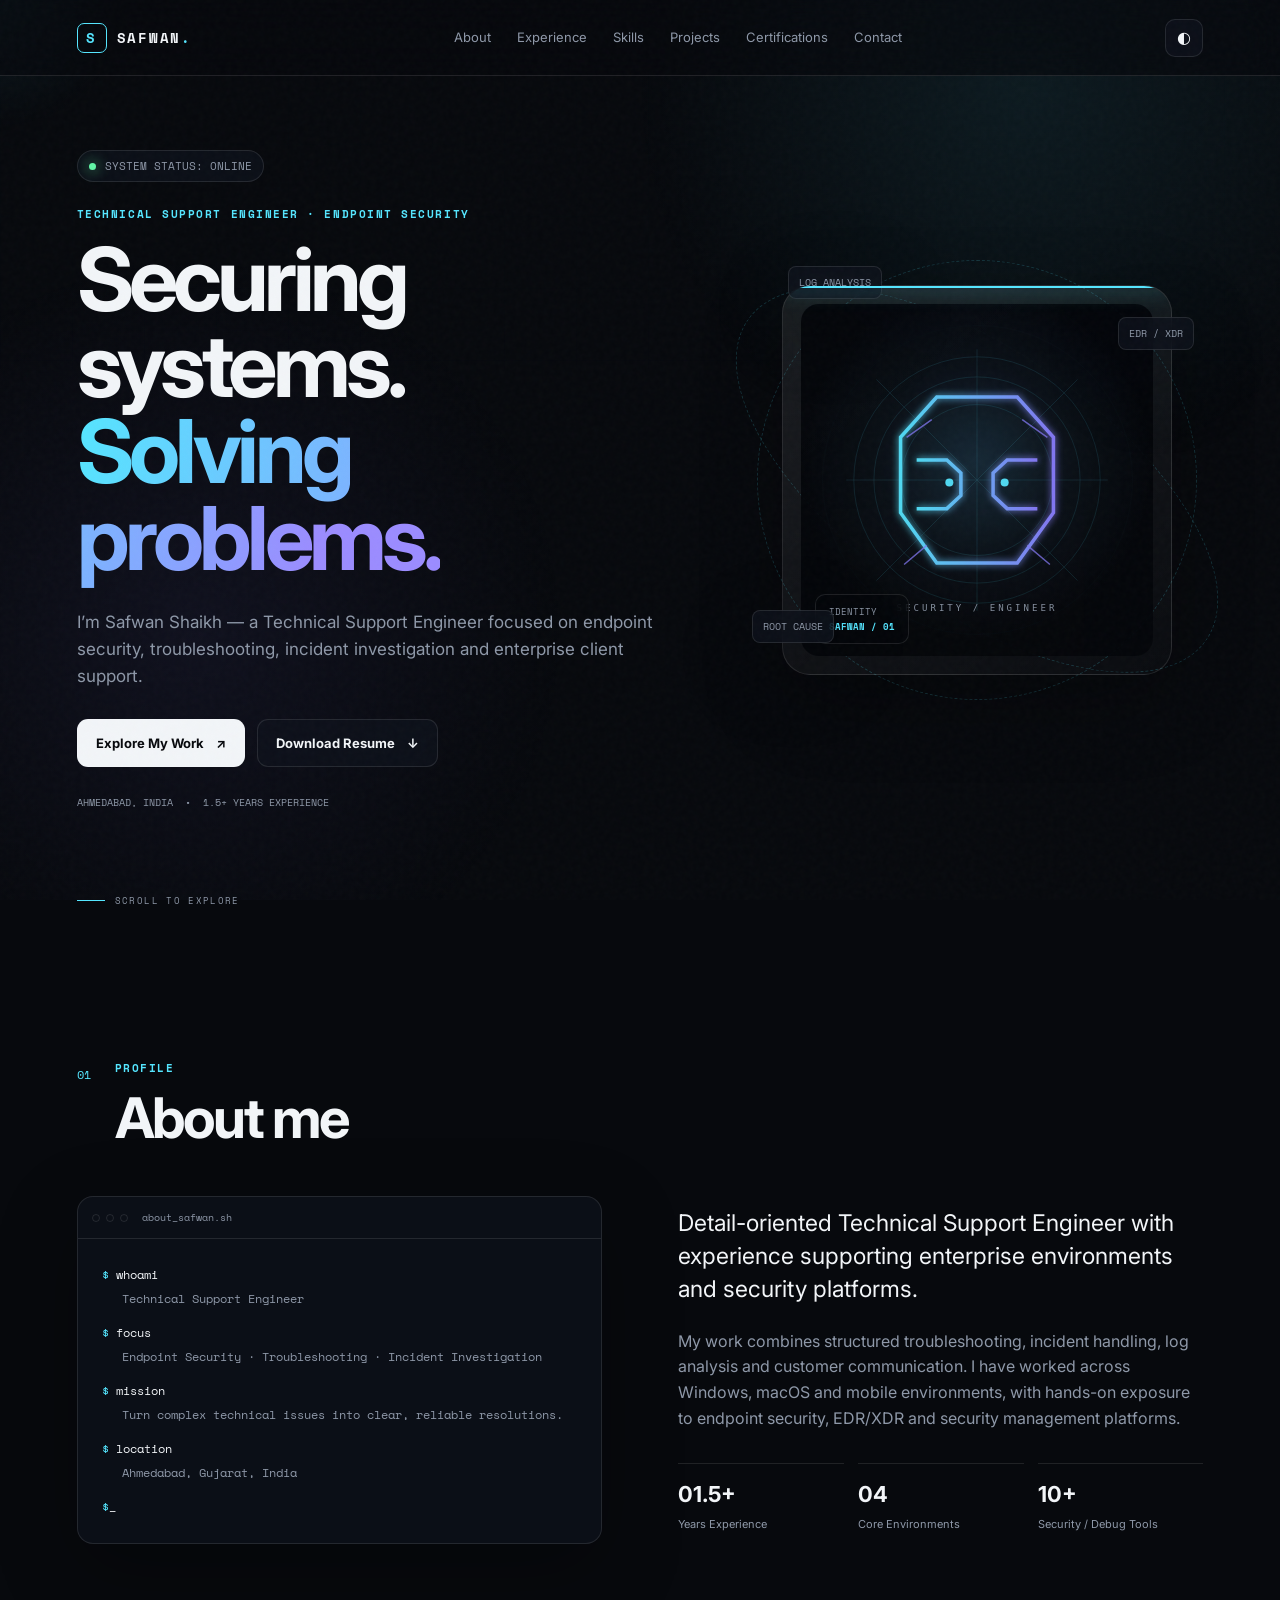
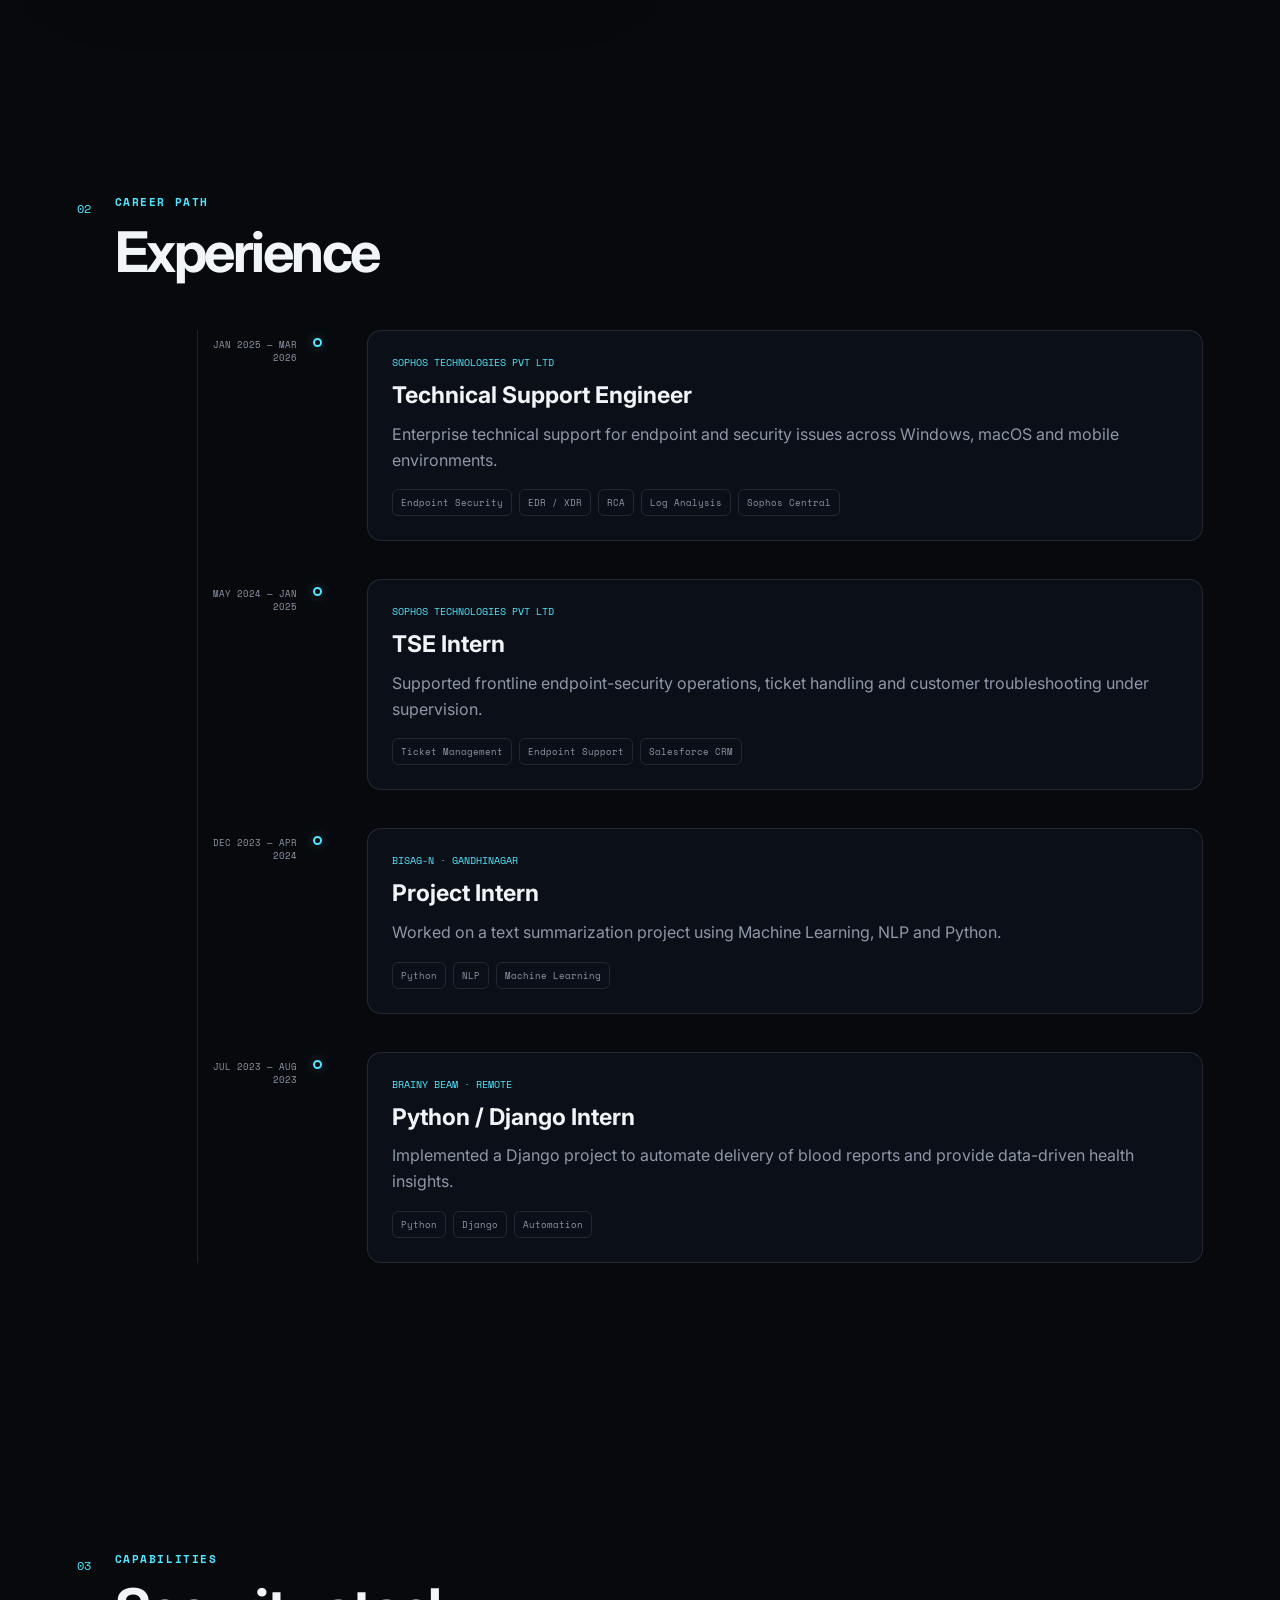
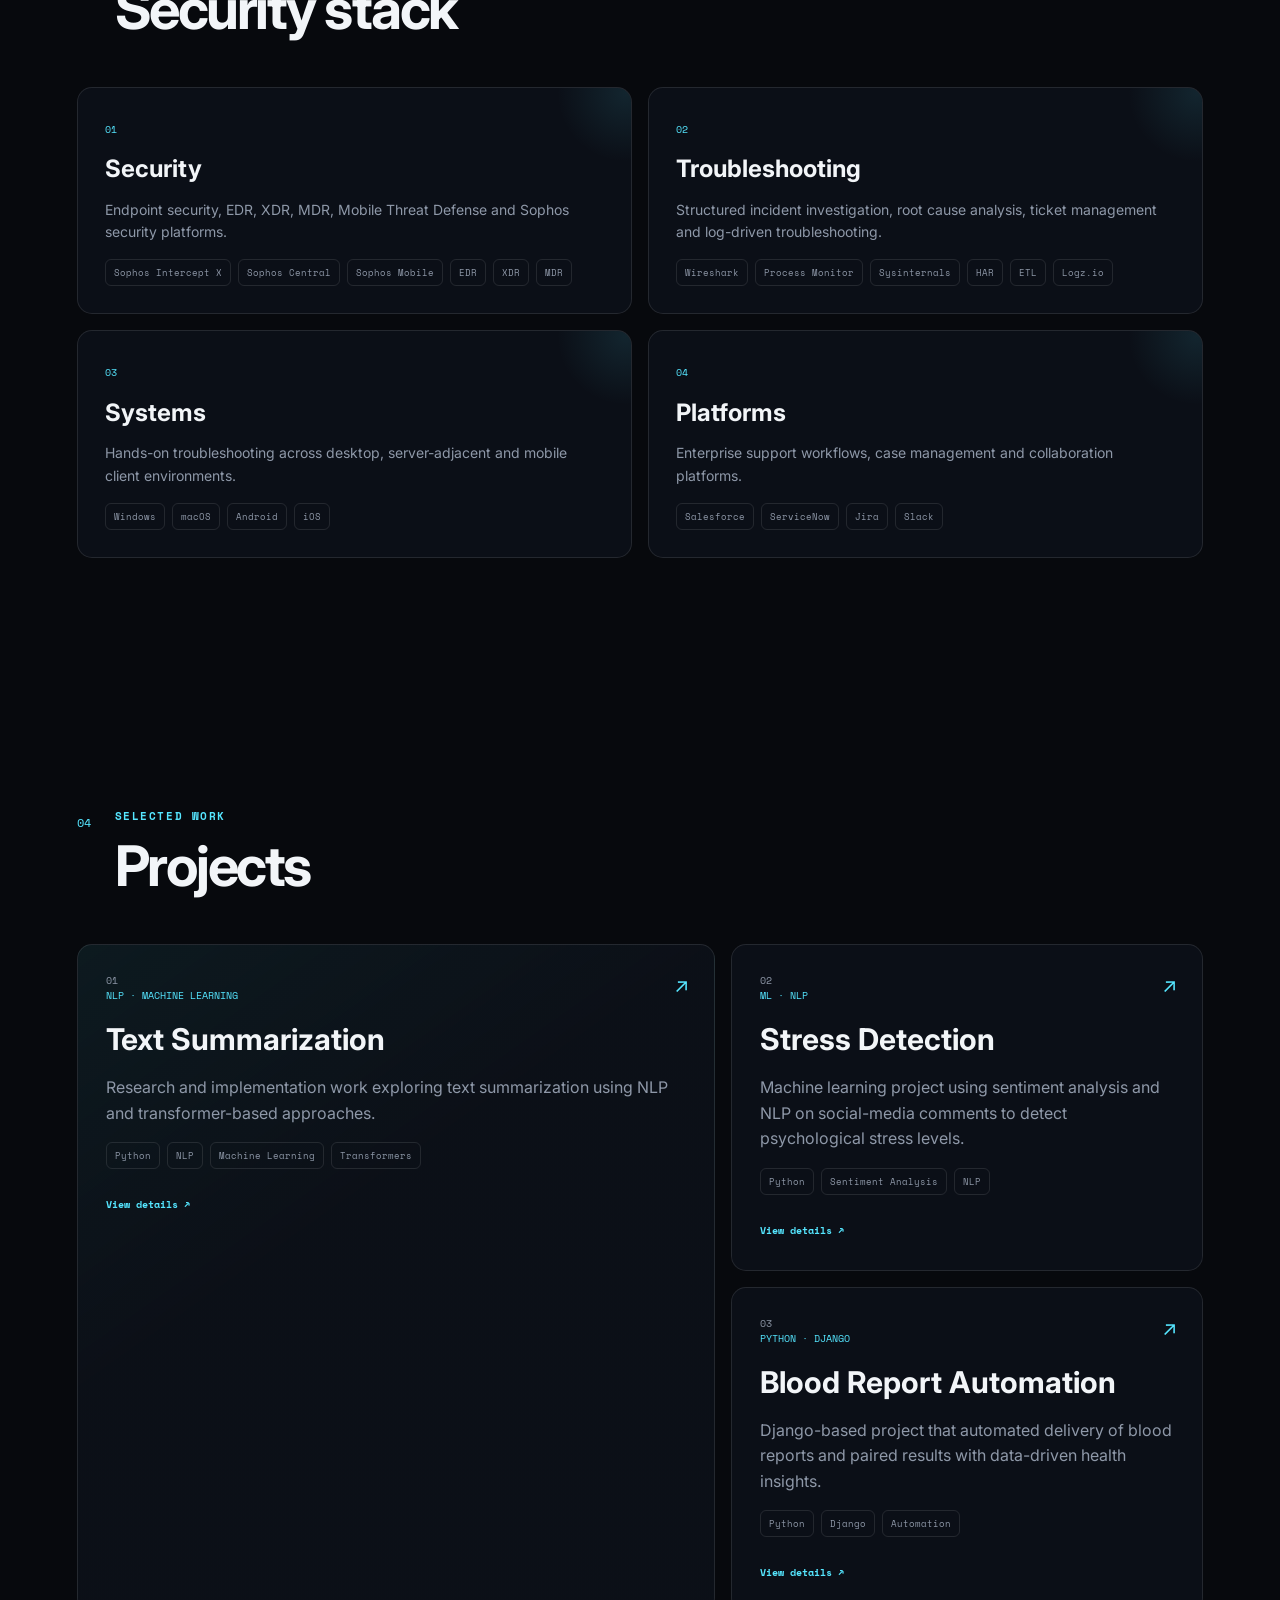
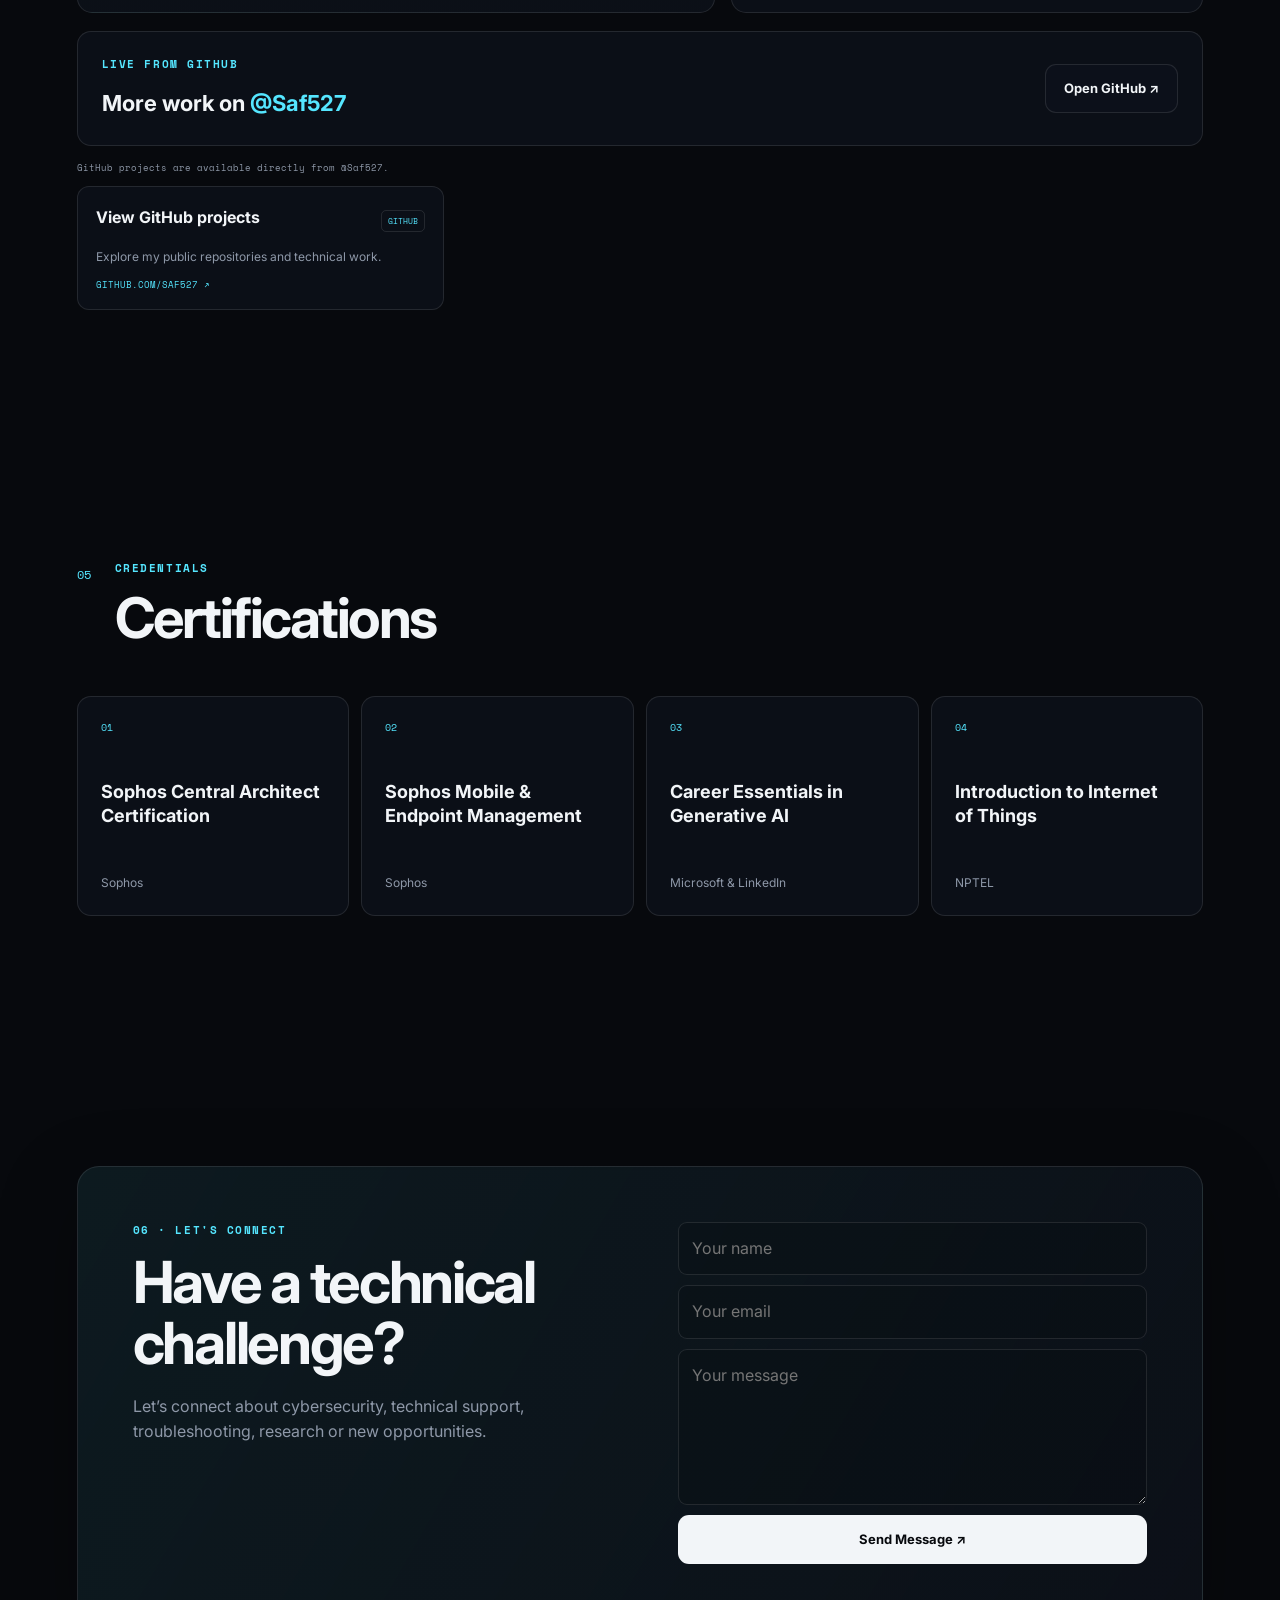
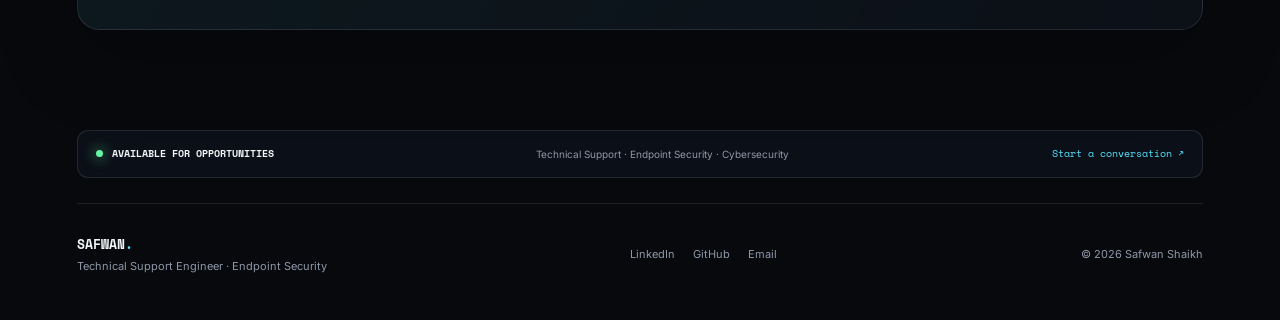
==== commit b2b24324: "Enhance portfolio design and functionality" ====
--- a/index.html
+++ b/index.html
@@ -6,10 +6,38 @@
   <meta name="description" content="Safwan Shaikh — Technical Support Engineer specializing in endpoint security, troubleshooting, EDR/XDR and incident investigation.">
   <meta name="keywords" content="Safwan Shaikh, Technical Support Engineer, Endpoint Security, Cybersecurity, Sophos, EDR, XDR, Troubleshooting">
   <meta name="author" content="Safwan Shaikh">
+  <meta name="theme-color" content="#07090d">
+  <meta name="robots" content="index, follow">
+  <link rel="canonical" href="https://saf527.github.io/">
   <meta property="og:title" content="Safwan Shaikh | Endpoint Security Engineer">
   <meta property="og:description" content="Technical Support Engineer focused on endpoint security, troubleshooting and incident investigation.">
   <meta property="og:type" content="website">
+  <meta property="og:url" content="https://saf527.github.io/">
+  <meta property="og:image" content="https://saf527.github.io/assets/avatar.svg">
+  <meta name="twitter:card" content="summary_large_image">
+  <meta name="twitter:title" content="Safwan Shaikh | Endpoint Security Engineer">
+  <meta name="twitter:description" content="Technical Support Engineer focused on endpoint security, troubleshooting and incident investigation.">
+  <meta name="twitter:image" content="https://saf527.github.io/assets/avatar.svg">
   <title>Safwan Shaikh | Endpoint Security Engineer</title>
+  <script type="application/ld+json">
+  {
+    "@context":"https://schema.org",
+    "@type":"Person",
+    "name":"Safwan Shaikh",
+    "url":"https://saf527.github.io/",
+    "jobTitle":"Technical Support Engineer",
+    "description":"Technical Support Engineer focused on endpoint security, troubleshooting and incident investigation.",
+    "sameAs":[
+      "https://github.com/Saf527",
+      "https://www.linkedin.com/in/safwanshaikha65100200/"
+    ],
+    "knowsAbout":[
+      "Endpoint Security","EDR","XDR","Technical Support","Root Cause Analysis",
+      "Wireshark","Sophos Central","Log Analysis","Python","NLP"
+    ]
+  }
+  </script>
+
   <link rel="icon" href="assets/avatar.svg" type="image/svg+xml">
   <link rel="preconnect" href="https://fonts.googleapis.com">
   <link rel="preconnect" href="https://fonts.gstatic.com" crossorigin>
@@ -206,6 +234,7 @@
           <h3>Text Summarization</h3>
           <p>Research and implementation work exploring text summarization using NLP and transformer-based approaches.</p>
           <div class="tag-list"><span>Python</span><span>NLP</span><span>Machine Learning</span><span>Transformers</span></div>
+          <button class="project-detail-btn" data-project="summarization">View details ↗</button>
         </article>
 
         <article class="project-card reveal">
@@ -214,6 +243,7 @@
           <h3>Stress Detection</h3>
           <p>Machine learning project using sentiment analysis and NLP on social-media comments to detect psychological stress levels.</p>
           <div class="tag-list"><span>Python</span><span>Sentiment Analysis</span><span>NLP</span></div>
+          <button class="project-detail-btn" data-project="stress">View details ↗</button>
         </article>
 
         <article class="project-card reveal">
@@ -222,6 +252,7 @@
           <h3>Blood Report Automation</h3>
           <p>Django-based project that automated delivery of blood reports and paired results with data-driven health insights.</p>
           <div class="tag-list"><span>Python</span><span>Django</span><span>Automation</span></div>
+          <button class="project-detail-btn" data-project="blood">View details ↗</button>
         </article>
       </div>
 
@@ -229,6 +260,7 @@
         <div><p class="eyebrow">LIVE FROM GITHUB</p><h3>More work on <span class="accent">@Saf527</span></h3></div>
         <a class="btn btn-secondary" href="https://github.com/Saf527" target="_blank" rel="noopener">Open GitHub ↗</a>
       </div>
+      <div class="github-status" id="githubStatus">Connecting to GitHub…</div>
       <div class="github-grid" id="githubProjects" aria-live="polite"></div>
     </section>
 
@@ -245,6 +277,20 @@
         <article class="cert-card reveal"><span>04</span><h3>Introduction to Internet of Things</h3><p>NPTEL</p></article>
       </div>
     </section>
+
+
+    <div class="modal" id="projectModal" aria-hidden="true">
+      <div class="modal-backdrop" data-close-modal></div>
+      <div class="modal-dialog" role="dialog" aria-modal="true" aria-labelledby="modalTitle">
+        <button class="modal-close" id="modalClose" aria-label="Close project details">×</button>
+        <p class="eyebrow" id="modalKicker"></p>
+        <h3 id="modalTitle"></h3>
+        <p id="modalDescription"></p>
+        <div class="tag-list" id="modalTags"></div>
+        <div class="modal-divider"></div>
+        <div class="modal-meta" id="modalMeta"></div>
+      </div>
+    </div>
 
     <section class="section contact-section" id="contact">
       <div class="contact-box reveal">
@@ -268,10 +314,16 @@
     </section>
   </main>
 
+  <section class="availability-strip">
+    <div><span class="status-dot"></span><strong>AVAILABLE FOR OPPORTUNITIES</strong></div>
+    <span>Technical Support · Endpoint Security · Cybersecurity</span>
+    <a href="#contact">Start a conversation ↗</a>
+  </section>
+
   <footer class="footer">
     <div><strong>SAFWAN<span class="accent">.</span></strong><span>Technical Support Engineer · Endpoint Security</span></div>
     <div class="footer-links">
-      <a href="https://www.linkedin.com/in/safwan-shaikh-a65100200/?isSelfProfile=true" target="_blank" rel="noopener">LinkedIn</a>
+      <a href="https://www.linkedin.com/in/safwanshaikha65100200/" target="_blank" rel="noopener">LinkedIn</a>
       <a href="https://github.com/Saf527" target="_blank" rel="noopener">GitHub</a>
       <a href="mailto:shaikhsafwan527@gmail.com">Email</a>
     </div>
--- a/css/style.css
+++ b/css/style.css
@@ -101,3 +101,132 @@
 .success-message { color: var(--success); font-size: 11px; }
 .error-message { color: #ff7f8a; font-size: 11px; }
 .contact-form button:disabled { opacity: .6; cursor: wait; transform: none; }
+
+/* --- Premium interaction layer --- */
+body::after {
+  content:"";
+  position:fixed;
+  inset:0;
+  pointer-events:none;
+  z-index:-2;
+  opacity:.18;
+  background-image:
+    linear-gradient(rgba(85,230,255,.045) 1px, transparent 1px),
+    linear-gradient(90deg, rgba(85,230,255,.045) 1px, transparent 1px);
+  background-size:72px 72px;
+  mask-image:linear-gradient(to bottom, black, transparent 82%);
+}
+.project-detail-btn {
+  margin-top:28px;
+  padding:0;
+  border:0;
+  background:none;
+  color:var(--accent);
+  font:700 10px "Space Mono",monospace;
+  cursor:pointer;
+}
+.project-detail-btn:hover { text-decoration:underline; }
+.github-status {
+  margin-top:15px;
+  color:var(--muted);
+  font:9px "Space Mono",monospace;
+}
+.github-repo {
+  transition:transform .25s,border-color .25s,background .25s;
+}
+.github-repo:hover {
+  transform:translateY(-4px);
+  border-color:rgba(85,230,255,.3);
+  background:linear-gradient(145deg,rgba(85,230,255,.07),var(--surface));
+}
+.repo-top {
+  display:flex;
+  justify-content:space-between;
+  gap:10px;
+  align-items:center;
+  margin-bottom:10px;
+}
+.repo-lang {
+  font:8px "Space Mono",monospace;
+  color:var(--accent);
+  border:1px solid var(--border);
+  padding:4px 6px;
+  border-radius:5px;
+}
+.modal {
+  position:fixed;
+  inset:0;
+  display:none;
+  place-items:center;
+  padding:24px;
+  z-index:60;
+}
+.modal.open { display:grid; }
+.modal-backdrop {
+  position:absolute;
+  inset:0;
+  background:rgba(0,0,0,.72);
+  backdrop-filter:blur(10px);
+}
+.modal-dialog {
+  position:relative;
+  width:min(650px,94vw);
+  max-height:85vh;
+  overflow:auto;
+  padding:36px;
+  border:1px solid var(--border);
+  border-radius:20px;
+  background:var(--surface-solid);
+  box-shadow:0 30px 100px rgba(0,0,0,.45);
+  animation:modalIn .25s ease;
+}
+@keyframes modalIn { from {opacity:0;transform:translateY(15px) scale(.98)} to {opacity:1;transform:none} }
+.modal-close {
+  position:absolute;
+  right:18px;
+  top:14px;
+  width:36px;
+  height:36px;
+  border:1px solid var(--border);
+  background:var(--surface);
+  color:var(--text);
+  border-radius:9px;
+  font-size:22px;
+}
+.modal-dialog h3 {
+  font-size:clamp(30px,5vw,46px);
+  line-height:1.05;
+  letter-spacing:-.04em;
+  margin:8px 0 18px;
+}
+.modal-dialog #modalDescription { color:var(--muted); }
+.modal-divider { height:1px;background:var(--border);margin:25px 0; }
+.modal-meta {
+  display:grid;
+  grid-template-columns:repeat(2,1fr);
+  gap:12px;
+  color:var(--muted);
+  font:10px "Space Mono",monospace;
+}
+.modal-meta div { border:1px solid var(--border);padding:12px;border-radius:8px; }
+.availability-strip {
+  width:min(1160px,88vw);
+  margin:0 auto 25px;
+  padding:15px 18px;
+  border:1px solid var(--border);
+  border-radius:11px;
+  display:flex;
+  justify-content:space-between;
+  align-items:center;
+  gap:18px;
+  color:var(--muted);
+  background:var(--surface);
+  font-size:10px;
+}
+.availability-strip div { display:flex;align-items:center;gap:9px;color:var(--text);font-family:"Space Mono",monospace; }
+.availability-strip a { color:var(--accent);font:10px "Space Mono",monospace; }
+@media(max-width:600px){
+  .modal-dialog{padding:28px 22px}
+  .modal-meta{grid-template-columns:1fr}
+  .availability-strip{flex-direction:column;align-items:flex-start}
+}
